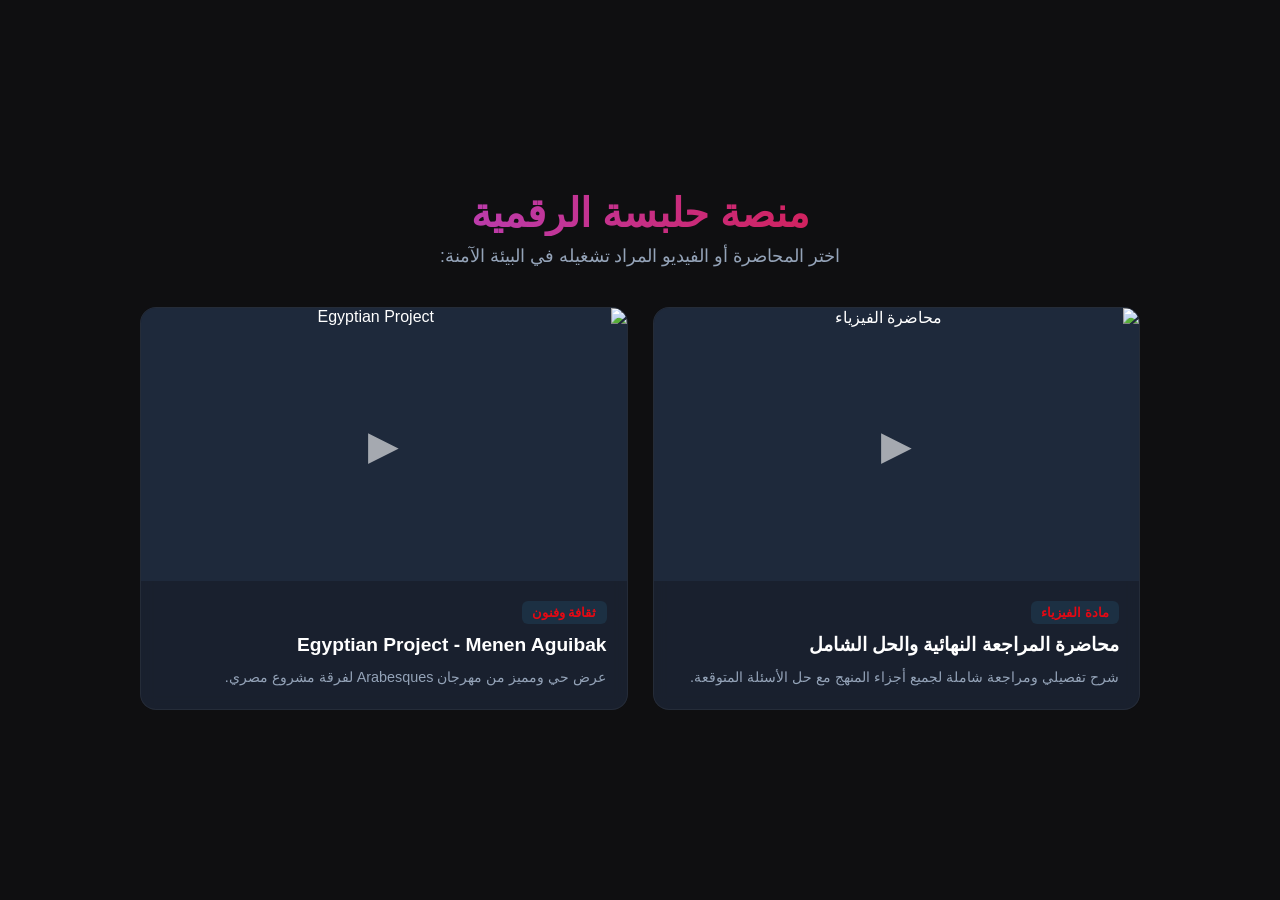
==== index.html @ 816f865e "Update index.html" ====
<!DOCTYPE html>
<html lang="ar" dir="rtl" data-theme="dark">
<head>
    <meta charset="UTF-8">
    <meta name="viewport" content="width=device-width, initial-scale=1.0">
    <title>منصة حلبسة التعليمية - الصفحة الرئيسية</title>
    
    <link rel="stylesheet" href="css/themes.css">
    
    <style>
        /* تنسيقات خاصة بالصفحة الرئيسية لتبدو احترافية */
        * {
            margin: 0;
            padding: 0;
            box-sizing: border-box;
        }

        body {
            background-color: var(--bg-color, #0f172a);
            color: var(--text-color, #f8fafc);
            font-family: -apple-system, BlinkMacSystemFont, "Segoe UI", Roboto, Helvetica, Arial, sans-serif;
            min-height: 100vh;
            display: flex;
            flex-direction: column;
            align-items: center;
            justify-content: center;
            padding: 20px;
        }

        .main-container {
            width: 100%;
            max-width: 1000px;
            text-align: center;
        }

        .main-title {
            font-size: 2.5rem;
            margin-bottom: 10px;
            font-weight: 800;
            background: linear-gradient(to left, var(--primary-color, #38bdf8), #a855f7);
            -webkit-background-clip: text;
            -webkit-text-fill-color: transparent;
        }

        .main-subtitle {
            font-size: 1.1rem;
            color: #94a3b8;
            margin-bottom: 40px;
        }

        /* شبكة عرض الفيديوهات */
        .video-grid {
            display: grid;
            grid-template-columns: repeat(auto-fit, minmax(280px, 1fr));
            gap: 25px;
            width: 100%;
        }

        /* بطاقة الفيديو (Card) */
        .video-card {
            background: rgba(30, 41, 59, 0.7);
            border: 1px solid rgba(255, 255, 255, 0.05);
            border-radius: 16px;
            overflow: hidden;
            text-decoration: none;
            color: inherit;
            display: flex;
            flex-direction: column;
            transition: transform 0.3s ease, box-shadow 0.3s ease, border-color 0.3s ease;
            cursor: pointer;
            backdrop-filter: blur(8px);
        }

        .video-card:hover {
            transform: translateY(-8px);
            border-color: var(--primary-color, #38bdf8);
            box-shadow: 0 20px 25px -5px rgba(0, 0, 0, 0.3), 0 10px 10px -5px rgba(0, 0, 0, 0.3);
        }

        /* غلاف الفيديو الافتراضي أو الصورة المصغرة */
        .card-thumbnail {
            width: 100%;
            aspect-ratio: 16 / 9;
            background: #1e293b;
            display: flex;
            align-items: center;
            justify-content: center;
            position: relative;
        }

        .card-thumbnail img {
            width: 100%;
            height: 100%;
            object-fit: cover;
        }

        .play-icon-overlay {
            position: absolute;
            font-size: 2.5rem;
            color: #fff;
            opacity: 0.6;
            transition: opacity 0.3s, transform 0.3s;
        }

        .video-card:hover .play-icon-overlay {
            opacity: 1;
            transform: scale(1.1);
        }

        /* تفاصيل البطاقة */
        .card-info {
            padding: 20px;
            text-align: right;
            display: flex;
            flex-direction: column;
            gap: 8px;
            flex-grow: 1;
        }

        .video-tag {
            align-self: flex-start;
            background: rgba(56, 189, 248, 0.1);
            color: var(--primary-color, #38bdf8);
            padding: 4px 10px;
            border-radius: 6px;
            font-size: 0.8rem;
            font-weight: 600;
        }

        .video-title {
            font-size: 1.2rem;
            font-weight: 700;
            line-height: 1.4;
        }

        .video-desc {
            font-size: 0.9rem;
            color: #94a3b8;
            line-height: 1.5;
        }
    </style>
</head>
<body>

    <div class="main-container">
        <h1 class="main-title">منصة حلبسة الرقمية</h1>
        <p class="main-subtitle">اختر المحاضرة أو الفيديو المراد تشغيله في البيئة الآمنة:</p>

        <div class="video-grid">
            
            <a href="physics.html" class="video-card">
                <div class="card-thumbnail">
                    <img src="https://img.youtube.com/vi/sp4yamTUNrw/maxresdefault.jpg" alt="محاضرة الفيزياء">
                    <div class="play-icon-overlay">▶</div>
                </div>
                <div class="card-info">
                    <span class="video-tag">مادة الفيزياء</span>
                    <h2 class="video-title">محاضرة المراجعة النهائية والحل الشامل</h2>
                    <p class="video-desc">شرح تفصيلي ومراجعة شاملة لجميع أجزاء المنهج مع حل الأسئلة المتوقعة.</p>
                </div>
            </a>

            <a href="Egyptian Project.html" class="video-card">
                <div class="card-thumbnail">
                    <img src="https://img.youtube.com/vi/RYPyrVDTZT0/maxresdefault.jpg" alt="Egyptian Project">
                    <div class="play-icon-overlay">▶</div>
                </div>
                <div class="card-info">
                    <span class="video-tag">ثقافة وفنون</span>
                    <h2 class="video-title">Egyptian Project - Menen Aguibak</h2>
                    <p class="video-desc">عرض حي ومميز من مهرجان Arabesques لفرقة مشروع مصري.</p>
                </div>
            </a>

        </div>
    </div>

</body>
</html>
---- css/themes.css ----
:root[data-theme="dark"] {
    --bg-color: #0f0f11;
    --text-color: #ffffff;
    --primary-color: #e50914; /* Netflix Red */
    --glass-bg: rgba(15, 15, 17, 0.65);
    --glass-border: rgba(255, 255, 255, 0.1);
    --control-hover: rgba(255, 255, 255, 0.2);
}

:root[data-theme="light"] {
    --bg-color: #f5f5f7;
    --text-color: #1d1d1f;
    --primary-color: #0071e3; /* Apple Blue */
    --glass-bg: rgba(255, 255, 255, 0.7);
    --glass-border: rgba(0, 0, 0, 0.1);
    --control-hover: rgba(0, 0, 0, 0.05);
}
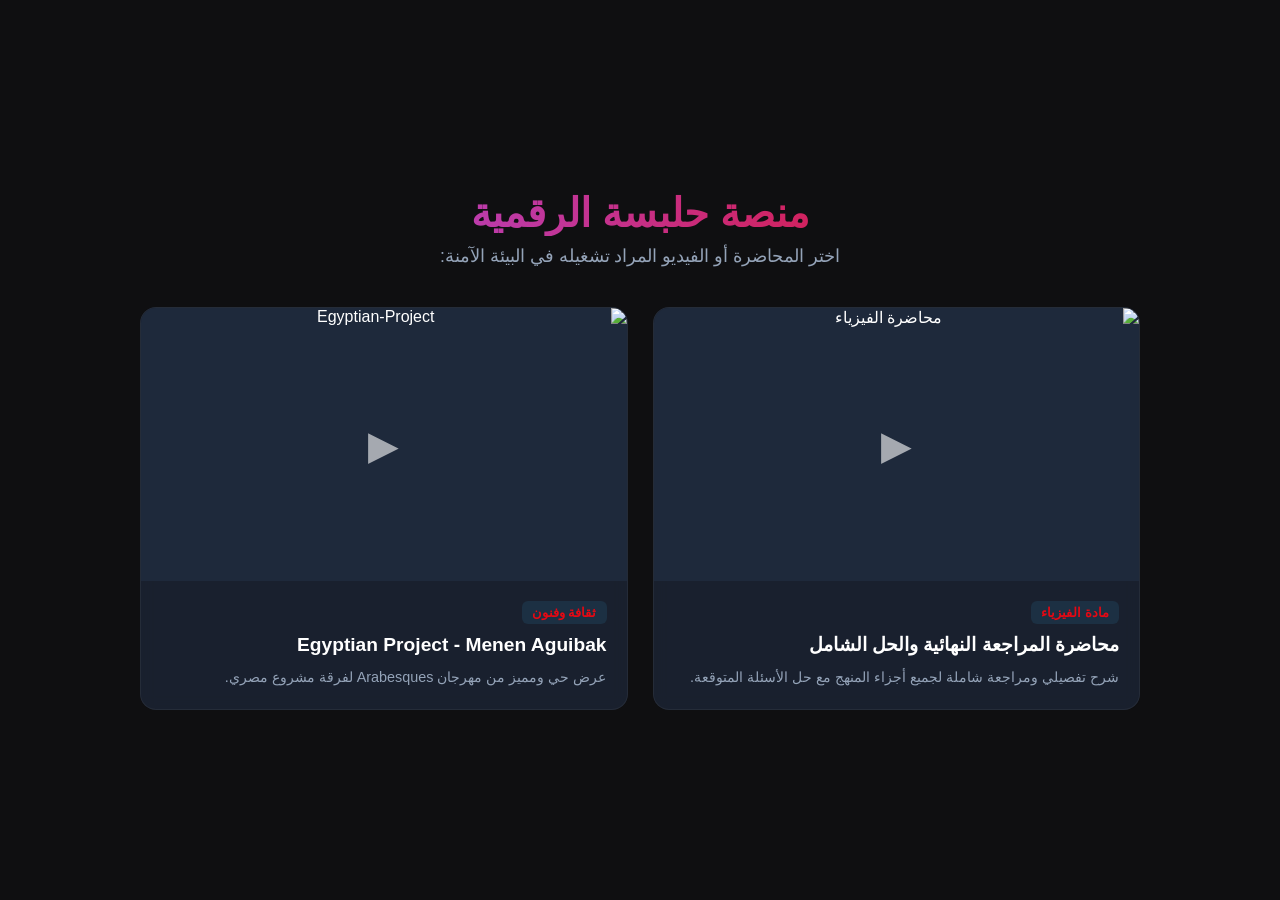
==== commit 3300b7af: "Update index.html" ====
--- a/index.html
+++ b/index.html
@@ -162,7 +162,7 @@
 
             <a href="Egyptian Project.html" class="video-card">
                 <div class="card-thumbnail">
-                    <img src="https://img.youtube.com/vi/RYPyrVDTZT0/maxresdefault.jpg" alt="Egyptian Project">
+                    <img src="https://img.youtube.com/vi/RYPyrVDTZT0/maxresdefault.jpg" alt="Egyptian-Project">
                     <div class="play-icon-overlay">▶</div>
                 </div>
                 <div class="card-info">
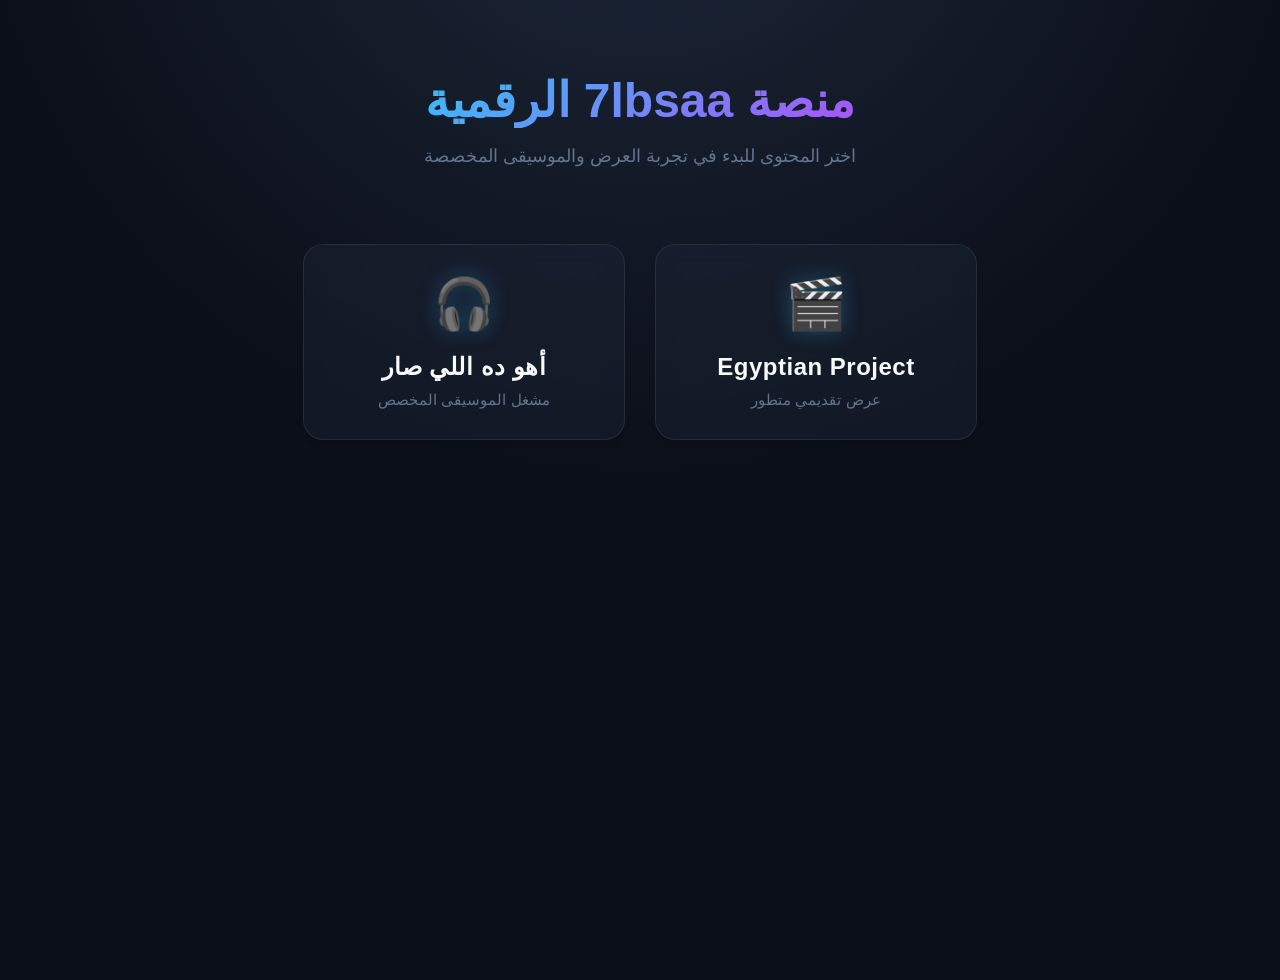
==== commit 99428f3f: "Update index.html" ====
--- a/index.html
+++ b/index.html
@@ -3,176 +3,111 @@
 <head>
     <meta charset="UTF-8">
     <meta name="viewport" content="width=device-width, initial-scale=1.0">
-    <title>منصة حلبسة التعليمية - الصفحة الرئيسية</title>
+    <title>الرئيسية | منصة حلبسة الرقمية</title>
     
     <link rel="stylesheet" href="css/themes.css">
     
     <style>
-        /* تنسيقات خاصة بالصفحة الرئيسية لتبدو احترافية */
-        * {
-            margin: 0;
-            padding: 0;
-            box-sizing: border-box;
-        }
-
         body {
-            background-color: var(--bg-color, #0f172a);
-            color: var(--text-color, #f8fafc);
-            font-family: -apple-system, BlinkMacSystemFont, "Segoe UI", Roboto, Helvetica, Arial, sans-serif;
-            min-height: 100vh;
+            font-family: 'Segoe UI', Tahoma, Geneva, Verdana, sans-serif;
+            padding: 40px 20px;
             display: flex;
             flex-direction: column;
             align-items: center;
-            justify-content: center;
-            padding: 20px;
+            min-height: 100vh;
+            margin: 0;
+            background-color: var(--bg-color);
+            background-image: radial-gradient(circle at 50% -20%, #1e293b, transparent 50%);
         }
 
-        .main-container {
-            width: 100%;
-            max-width: 1000px;
+        .header {
             text-align: center;
+            margin-bottom: 60px;
         }
 
-        .main-title {
-            font-size: 2.5rem;
+        .header h1 {
+            background: var(--gradient-title);
+            -webkit-background-clip: text;
+            color: transparent;
+            font-size: 3rem;
             margin-bottom: 10px;
-            font-weight: 800;
-            background: linear-gradient(to left, var(--primary-color, #38bdf8), #a855f7);
-            -webkit-background-clip: text;
-            -webkit-text-fill-color: transparent;
         }
 
-        .main-subtitle {
+        .header p {
+            color: var(--text-muted);
             font-size: 1.1rem;
-            color: #94a3b8;
-            margin-bottom: 40px;
         }
 
-        /* شبكة عرض الفيديوهات */
-        .video-grid {
-            display: grid;
-            grid-template-columns: repeat(auto-fit, minmax(280px, 1fr));
-            gap: 25px;
+        .cards-grid {
+            display: flex;
+            gap: 30px;
+            justify-content: center;
+            flex-wrap: wrap;
+            max-width: 1000px;
             width: 100%;
         }
 
-        /* بطاقة الفيديو (Card) */
-        .video-card {
-            background: rgba(30, 41, 59, 0.7);
-            border: 1px solid rgba(255, 255, 255, 0.05);
-            border-radius: 16px;
-            overflow: hidden;
+        .card {
+            background: var(--card-bg);
+            border: 1px solid var(--glass-border);
+            border-radius: 20px;
+            padding: 30px 20px;
+            width: 280px;
+            text-align: center;
+            cursor: pointer;
             text-decoration: none;
-            color: inherit;
-            display: flex;
-            flex-direction: column;
-            transition: transform 0.3s ease, box-shadow 0.3s ease, border-color 0.3s ease;
-            cursor: pointer;
-            backdrop-filter: blur(8px);
+            color: var(--text-color);
+            transition: all 0.4s cubic-bezier(0.175, 0.885, 0.32, 1.275);
+            backdrop-filter: blur(10px);
+            -webkit-backdrop-filter: blur(10px);
+            box-shadow: var(--shadow-md);
         }
 
-        .video-card:hover {
-            transform: translateY(-8px);
-            border-color: var(--primary-color, #38bdf8);
-            box-shadow: 0 20px 25px -5px rgba(0, 0, 0, 0.3), 0 10px 10px -5px rgba(0, 0, 0, 0.3);
+        .card:hover {
+            border-color: var(--card-hover-border);
+            transform: translateY(-10px);
+            box-shadow: 0 20px 40px rgba(56, 189, 248, 0.15);
+            background: rgba(30, 41, 59, 0.7);
         }
 
-        /* غلاف الفيديو الافتراضي أو الصورة المصغرة */
-        .card-thumbnail {
-            width: 100%;
-            aspect-ratio: 16 / 9;
-            background: #1e293b;
-            display: flex;
-            align-items: center;
-            justify-content: center;
-            position: relative;
+        .card-icon {
+            font-size: 50px;
+            margin-bottom: 20px;
+            filter: drop-shadow(0 0 10px rgba(56, 189, 248, 0.3));
         }
 
-        .card-thumbnail img {
-            width: 100%;
-            height: 100%;
-            object-fit: cover;
+        .card h3 {
+            margin: 0 0 10px 0;
+            font-size: 1.5rem;
+            letter-spacing: 0.5px;
         }
 
-        .play-icon-overlay {
-            position: absolute;
-            font-size: 2.5rem;
-            color: #fff;
-            opacity: 0.6;
-            transition: opacity 0.3s, transform 0.3s;
-        }
-
-        .video-card:hover .play-icon-overlay {
-            opacity: 1;
-            transform: scale(1.1);
-        }
-
-        /* تفاصيل البطاقة */
-        .card-info {
-            padding: 20px;
-            text-align: right;
-            display: flex;
-            flex-direction: column;
-            gap: 8px;
-            flex-grow: 1;
-        }
-
-        .video-tag {
-            align-self: flex-start;
-            background: rgba(56, 189, 248, 0.1);
-            color: var(--primary-color, #38bdf8);
-            padding: 4px 10px;
-            border-radius: 6px;
-            font-size: 0.8rem;
-            font-weight: 600;
-        }
-
-        .video-title {
-            font-size: 1.2rem;
-            font-weight: 700;
-            line-height: 1.4;
-        }
-
-        .video-desc {
-            font-size: 0.9rem;
-            color: #94a3b8;
-            line-height: 1.5;
+        .card p {
+            margin: 0;
+            color: var(--text-muted);
+            font-size: 0.95rem;
         }
     </style>
 </head>
 <body>
 
-    <div class="main-container">
-        <h1 class="main-title">منصة حلبسة الرقمية</h1>
-        <p class="main-subtitle">اختر المحاضرة أو الفيديو المراد تشغيله في البيئة الآمنة:</p>
+    <div class="header">
+        <h1>منصة 7lbsaa الرقمية</h1>
+        <p>اختر المحتوى للبدء في تجربة العرض والموسيقى المخصصة</p>
+    </div>
 
-        <div class="video-grid">
-            
-            <a href="physics.html" class="video-card">
-                <div class="card-thumbnail">
-                    <img src="https://img.youtube.com/vi/sp4yamTUNrw/maxresdefault.jpg" alt="محاضرة الفيزياء">
-                    <div class="play-icon-overlay">▶</div>
-                </div>
-                <div class="card-info">
-                    <span class="video-tag">مادة الفيزياء</span>
-                    <h2 class="video-title">محاضرة المراجعة النهائية والحل الشامل</h2>
-                    <p class="video-desc">شرح تفصيلي ومراجعة شاملة لجميع أجزاء المنهج مع حل الأسئلة المتوقعة.</p>
-                </div>
-            </a>
+    <div class="cards-grid">
+        <a href="Egyptian-Project.html" class="card">
+            <div class="card-icon">🎬</div>
+            <h3>Egyptian Project</h3>
+            <p>عرض تقديمي متطور</p>
+        </a>
 
-            <a href="Egyptian Project.html" class="video-card">
-                <div class="card-thumbnail">
-                    <img src="https://img.youtube.com/vi/RYPyrVDTZT0/maxresdefault.jpg" alt="Egyptian-Project">
-                    <div class="play-icon-overlay">▶</div>
-                </div>
-                <div class="card-info">
-                    <span class="video-tag">ثقافة وفنون</span>
-                    <h2 class="video-title">Egyptian Project - Menen Aguibak</h2>
-                    <p class="video-desc">عرض حي ومميز من مهرجان Arabesques لفرقة مشروع مصري.</p>
-                </div>
-            </a>
-
-        </div>
+        <a href="aho.da.elsar.html" class="card">
+            <div class="card-icon">🎧</div>
+            <h3>أهو ده اللي صار</h3>
+            <p>مشغل الموسيقى المخصص</p>
+        </a>
     </div>
 
 </body>
--- a/css/themes.css
+++ b/css/themes.css
@@ -1,17 +1,51 @@
+/* css/themes.css - Unified Dark Theme & Global Tokens */
+
 :root[data-theme="dark"] {
-    --bg-color: #0f0f11;
-    --text-color: #ffffff;
-    --primary-color: #e50914; /* Netflix Red */
-    --glass-bg: rgba(15, 15, 17, 0.65);
-    --glass-border: rgba(255, 255, 255, 0.1);
-    --control-hover: rgba(255, 255, 255, 0.2);
+    /* الألوان الأساسية */
+    --primary-color: #38bdf8;        /* أزرق سماوي احترافي للاستكمال والشريط */
+    --primary-hover: #0ea5e9;        /* درجة أغمق عند التمرير */
+    --bg-color: #0b0f19;             /* خلفية داكنة جداً ومريحة للعين */
+    --text-color: #f8fafc;           /* لون النصوص الرئيسي الأبيض الناعم */
+    --text-muted: #64748b;           /* لون النصوص الثانوية الرمادي */
+    
+    /* إعدادات تأثير الزجاج (Glassmorphism) */
+    --glass-bg: rgba(15, 23, 42, 0.75);
+    --glass-border: rgba(255, 255, 255, 0.08);
+    --control-hover: rgba(255, 255, 255, 0.12);
+    
+    /* تدرجات ألوان للبطاقات والعناوين في الصفحة الرئيسية */
+    --card-bg: rgba(30, 41, 59, 0.4);
+    --card-hover-border: rgba(56, 189, 248, 0.4);
+    --gradient-title: linear-gradient(135deg, #38bdf8 0%, #a855f7 100%);
+    
+    /* تظليل احترافي للعناصر */
+    --shadow-sm: 0 1px 2px 0 rgba(0, 0, 0, 0.05);
+    --shadow-md: 0 4px 6px -1px rgba(0, 0, 0, 0.1), 0 2px 4px -1px rgba(0, 0, 0, 0.06);
+    --shadow-lg: 0 20px 25px -5px rgba(0, 0, 0, 0.3), 0 10px 10px -5px rgba(0, 0, 0, 0.3);
 }
 
-:root[data-theme="light"] {
-    --bg-color: #f5f5f7;
-    --text-color: #1d1d1f;
-    --primary-color: #0071e3; /* Apple Blue */
-    --glass-bg: rgba(255, 255, 255, 0.7);
-    --glass-border: rgba(0, 0, 0, 0.1);
-    --control-hover: rgba(0, 0, 0, 0.05);
+/* إعدادات عامة لتطبيق الثيم على الجسم والصفحات */
+html, body {
+    background-color: var(--bg-color);
+    color: var(--text-color);
+    transition: background-color 0.3s ease, color 0.3s ease;
 }
+
+/* تخصيص شريط التمرير الخاص بالمتصفح (Scrollbar) ليتماشى مع الثيم المظلم */
+::-webkit-scrollbar {
+    width: 8px;
+    height: 8px;
+}
+
+::-webkit-scrollbar-track {
+    background: var(--bg-color);
+}
+
+::-webkit-scrollbar-thumb {
+    background: #1e293b;
+    border-radius: 100px;
+}
+
+::-webkit-scrollbar-thumb:hover {
+    background: var(--text-muted);
+}
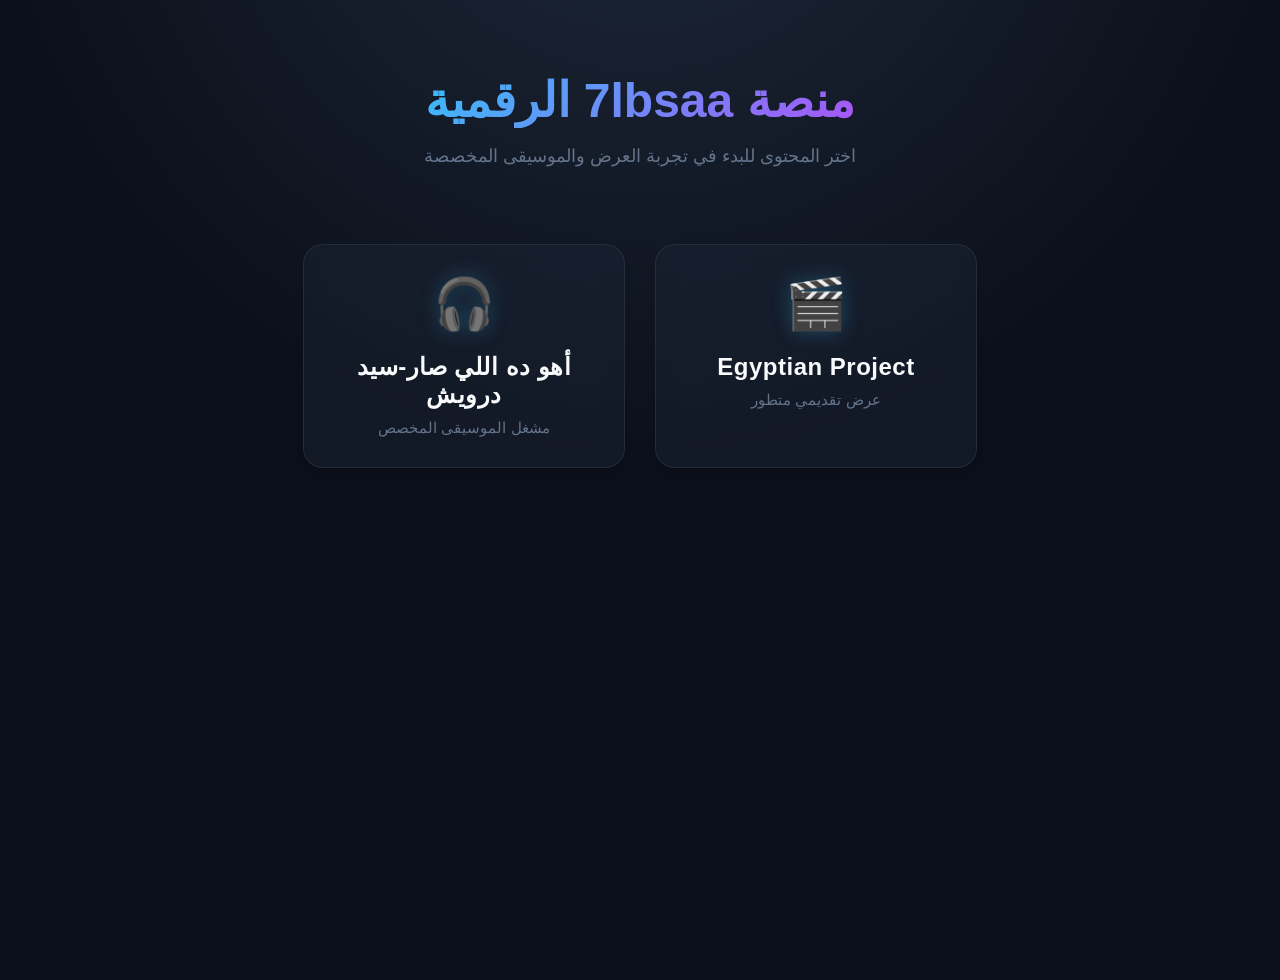
==== commit 18b97b62: "Update index.html" ====
--- a/index.html
+++ b/index.html
@@ -105,7 +105,7 @@
 
         <a href="aho.da.elsar.html" class="card">
             <div class="card-icon">🎧</div>
-            <h3>أهو ده اللي صار</h3>
+            <h3>أهو ده اللي صار-سيد درويش</h3>
             <p>مشغل الموسيقى المخصص</p>
         </a>
     </div>
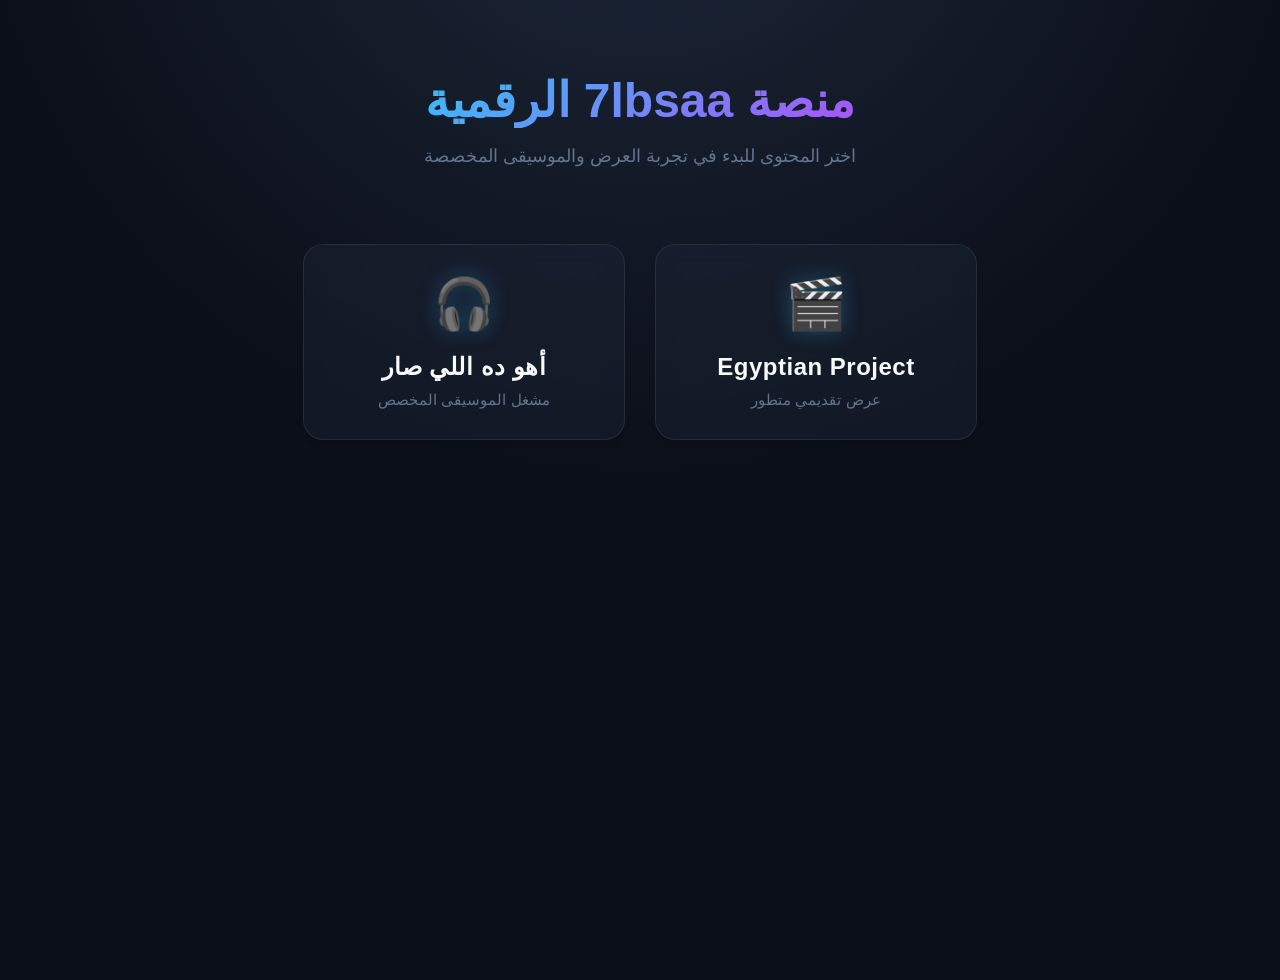
==== commit be1fb3d1: "Update index.html" ====
--- a/index.html
+++ b/index.html
@@ -105,7 +105,7 @@
 
         <a href="aho.da.elsar.html" class="card">
             <div class="card-icon">🎧</div>
-            <h3>أهو ده اللي صار-سيد درويش</h3>
+            <h3>أهو ده اللي صار</h3>
             <p>مشغل الموسيقى المخصص</p>
         </a>
     </div>
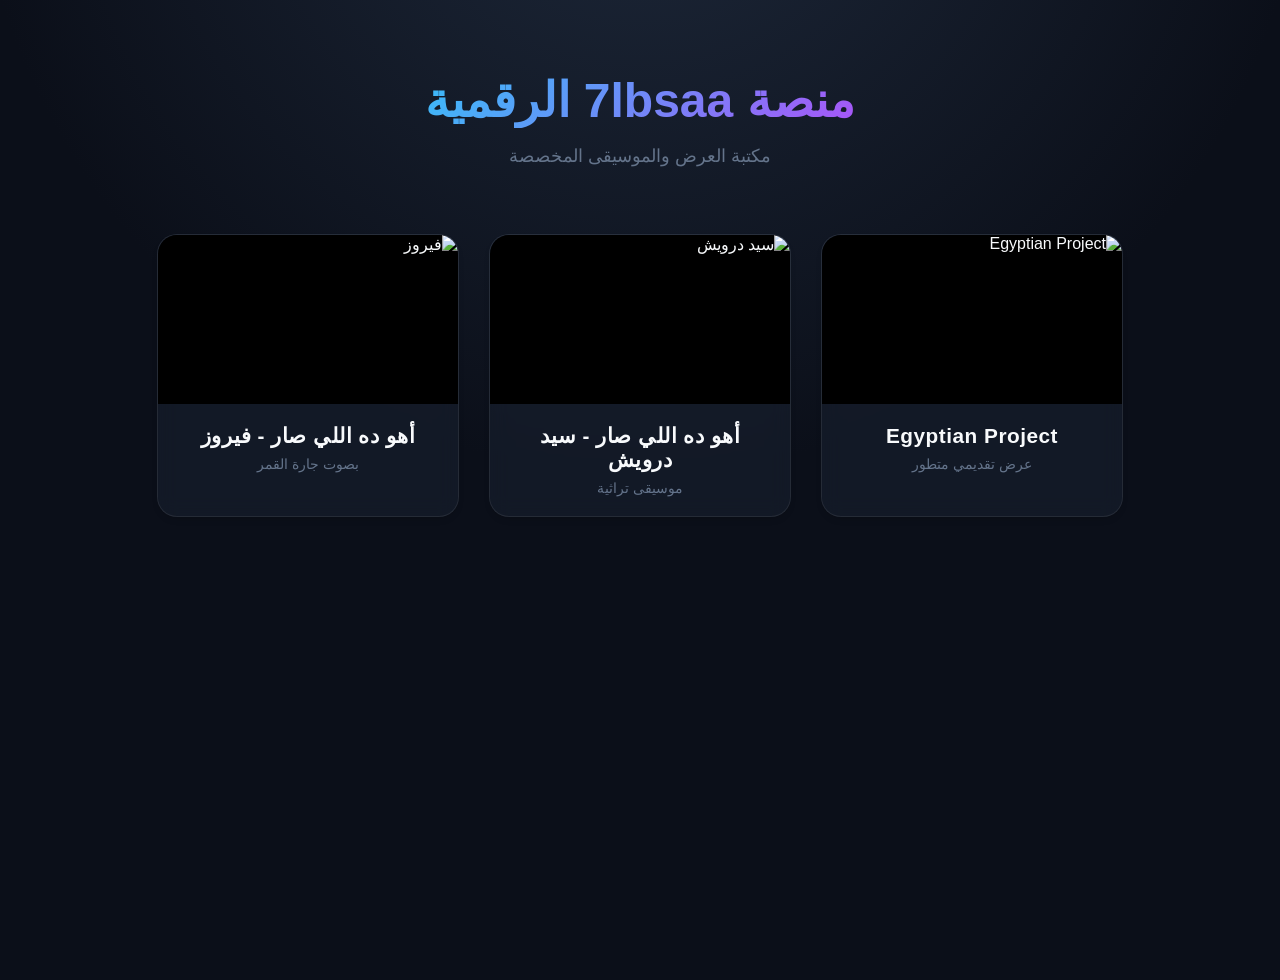
==== commit 2aa33449: "Update index.html" ====
--- a/index.html
+++ b/index.html
@@ -3,7 +3,7 @@
 <head>
     <meta charset="UTF-8">
     <meta name="viewport" content="width=device-width, initial-scale=1.0">
-    <title>الرئيسية | منصة حلبسة الرقمية</title>
+    <title>الرئيسية | منصة 7lbsaa الرقمية</title>
     
     <link rel="stylesheet" href="css/themes.css">
     
@@ -22,7 +22,7 @@
 
         .header {
             text-align: center;
-            margin-bottom: 60px;
+            margin-bottom: 50px;
         }
 
         .header h1 {
@@ -43,49 +43,99 @@
             gap: 30px;
             justify-content: center;
             flex-wrap: wrap;
-            max-width: 1000px;
+            max-width: 1100px;
             width: 100%;
         }
 
+        /* تصميم الكارت الجديد ليدعم الصور */
         .card {
             background: var(--card-bg);
             border: 1px solid var(--glass-border);
             border-radius: 20px;
-            padding: 30px 20px;
-            width: 280px;
-            text-align: center;
-            cursor: pointer;
+            width: 300px;
+            overflow: hidden; /* لضمان عدم خروج الصورة عن الحواف المنحنية */
             text-decoration: none;
             color: var(--text-color);
             transition: all 0.4s cubic-bezier(0.175, 0.885, 0.32, 1.275);
             backdrop-filter: blur(10px);
             -webkit-backdrop-filter: blur(10px);
             box-shadow: var(--shadow-md);
+            display: flex;
+            flex-direction: column;
         }
 
         .card:hover {
             border-color: var(--card-hover-border);
             transform: translateY(-10px);
-            box-shadow: 0 20px 40px rgba(56, 189, 248, 0.15);
-            background: rgba(30, 41, 59, 0.7);
+            box-shadow: 0 20px 40px rgba(56, 189, 248, 0.2);
+            background: rgba(30, 41, 59, 0.8);
         }
 
-        .card-icon {
-            font-size: 50px;
-            margin-bottom: 20px;
-            filter: drop-shadow(0 0 10px rgba(56, 189, 248, 0.3));
+        /* حاوية الصورة وصورة يوتيوب المصغرة */
+        .card-image-wrapper {
+            position: relative;
+            width: 100%;
+            padding-top: 56.25%; /* نسبة 16:9 */
+            overflow: hidden;
+            background: #000;
+        }
+
+        .card-image-wrapper img {
+            position: absolute;
+            top: 0;
+            left: 0;
+            width: 100%;
+            height: 100%;
+            object-fit: cover;
+            transition: transform 0.4s ease;
+        }
+
+        .card:hover .card-image-wrapper img {
+            transform: scale(1.08); /* تكبير الصورة برفق عند تمرير الماوس */
+        }
+
+        /* أيقونة التشغيل العائمة فوق الصورة */
+        .play-overlay {
+            position: absolute;
+            top: 50%;
+            left: 50%;
+            transform: translate(-50%, -50%) scale(0.8);
+            background: rgba(15, 23, 42, 0.7);
+            border: 2px solid var(--primary-color);
+            color: #fff;
+            width: 50px;
+            height: 50px;
+            border-radius: 50%;
+            display: flex;
+            align-items: center;
+            justify-content: center;
+            font-size: 20px;
+            opacity: 0;
+            transition: all 0.3s ease;
+            backdrop-filter: blur(4px);
+        }
+
+        .card:hover .play-overlay {
+            opacity: 1;
+            transform: translate(-50%, -50%) scale(1);
+        }
+
+        /* نصوص الكارت */
+        .card-content {
+            padding: 20px;
+            text-align: center;
         }
 
         .card h3 {
-            margin: 0 0 10px 0;
-            font-size: 1.5rem;
+            margin: 0 0 8px 0;
+            font-size: 1.3rem;
             letter-spacing: 0.5px;
         }
 
         .card p {
             margin: 0;
             color: var(--text-muted);
-            font-size: 0.95rem;
+            font-size: 0.9rem;
         }
     </style>
 </head>
@@ -93,20 +143,41 @@
 
     <div class="header">
         <h1>منصة 7lbsaa الرقمية</h1>
-        <p>اختر المحتوى للبدء في تجربة العرض والموسيقى المخصصة</p>
+        <p>مكتبة العرض والموسيقى المخصصة</p>
     </div>
 
     <div class="cards-grid">
         <a href="Egyptian-Project.html" class="card">
-            <div class="card-icon">🎬</div>
-            <h3>Egyptian Project</h3>
-            <p>عرض تقديمي متطور</p>
+            <div class="card-image-wrapper">
+                <img src="https://img.youtube.com/vi/C4UKWmUFBxQ/hqdefault.jpg" alt="Egyptian Project" loading="lazy">
+                <div class="play-overlay">▶</div>
+            </div>
+            <div class="card-content">
+                <h3>Egyptian Project</h3>
+                <p>عرض تقديمي متطور</p>
+            </div>
         </a>
 
         <a href="aho.da.elsar.html" class="card">
-            <div class="card-icon">🎧</div>
-            <h3>أهو ده اللي صار</h3>
-            <p>مشغل الموسيقى المخصص</p>
+            <div class="card-image-wrapper">
+                <img src="https://img.youtube.com/vi/XTTSUDRf5TQ/hqdefault.jpg" alt="سيد درويش" loading="lazy">
+                <div class="play-overlay">▶</div>
+            </div>
+            <div class="card-content">
+                <h3>أهو ده اللي صار - سيد درويش</h3>
+                <p>موسيقى تراثية</p>
+            </div>
+        </a>
+
+        <a href="aho.da.aly.sar.fairoz.html" class="card">
+            <div class="card-image-wrapper">
+                <img src="https://img.youtube.com/vi/aoYDq-meq1w/hqdefault.jpg" alt="فيروز" loading="lazy">
+                <div class="play-overlay">▶</div>
+            </div>
+            <div class="card-content">
+                <h3>أهو ده اللي صار - فيروز</h3>
+                <p>بصوت جارة القمر</p>
+            </div>
         </a>
     </div>
 
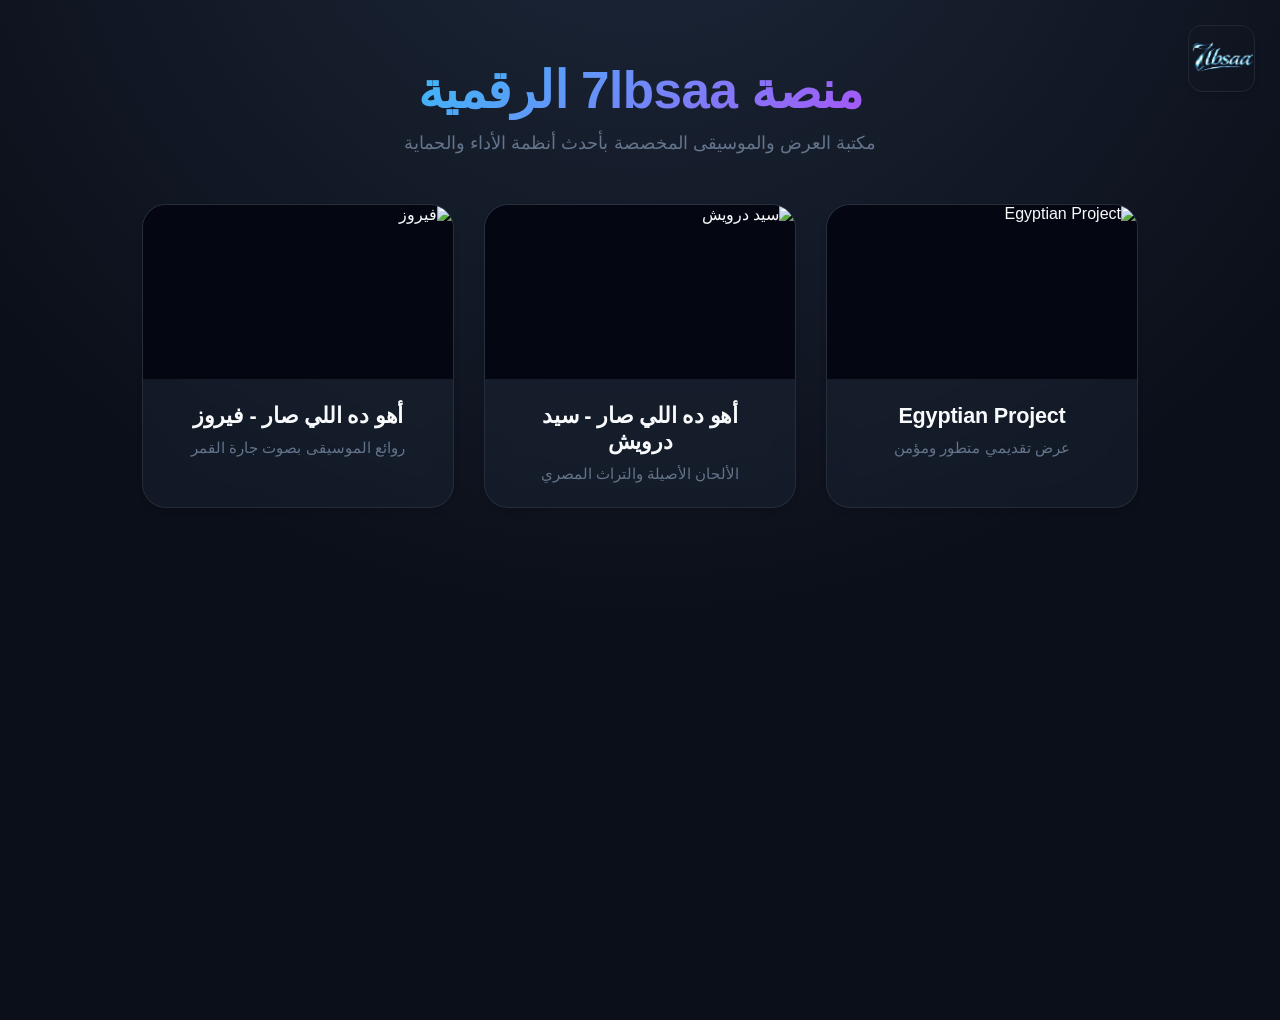
==== commit a3970625: "Update index.html" ====
--- a/index.html
+++ b/index.html
@@ -5,20 +5,81 @@
     <meta name="viewport" content="width=device-width, initial-scale=1.0">
     <title>الرئيسية | منصة 7lbsaa الرقمية</title>
     
+    <!-- 📌 أيقونة التصفح (Tab Favicon) -->
+    <link rel="icon" href="fav.jpg" type="image/jpeg">
+    <link rel="shortcut icon" href="fav.jpg" type="image/jpeg">
+    
+    <!-- استدعاء ملف الألوان الأساسي للمنصة -->
     <link rel="stylesheet" href="css/themes.css">
     
     <style>
         body {
             font-family: 'Segoe UI', Tahoma, Geneva, Verdana, sans-serif;
-            padding: 40px 20px;
+            padding: 60px 20px;
             display: flex;
             flex-direction: column;
             align-items: center;
             min-height: 100vh;
             margin: 0;
             background-color: var(--bg-color);
-            background-image: radial-gradient(circle at 50% -20%, #1e293b, transparent 50%);
-        }
+            background-image: radial-gradient(circle at 50% -20%, #1e293b, transparent 60%);
+            overflow-x: hidden;
+            position: relative;
+            /* 🛡️ حماية أساسية: منع تحديد النصوص أو نسخها */
+            user-select: none;
+            -webkit-user-select: none;
+            -moz-user-select: none;
+            -ms-user-select: none;
+        }
+
+        /* 🖼️ لوجو المنصة في أعلى يمين الصفحة */
+        .top-right-logo {
+            position: absolute;
+            top: 25px;
+            right: 25px;
+            width: 65px;
+            height: 65px;
+            border-radius: 14px;
+            object-fit: cover;
+            border: 1px solid var(--glass-border);
+            box-shadow: var(--shadow-md);
+            z-index: 100;
+            transition: transform 0.4s cubic-bezier(0.175, 0.885, 0.32, 1.275), border-color 0.3s;
+            animation: fadeIn 1s ease-out forwards;
+        }
+
+        .top-right-logo:hover {
+            transform: scale(1.08) rotate(5deg);
+            border-color: var(--primary-color);
+        }
+
+        /* 🎬 حركات الأنيميشن عند فتح الصفحة (Fluid Entry Animations) */
+        @keyframes fadeInUp {
+            from {
+                opacity: 0;
+                transform: translateY(40px);
+            }
+            to {
+                opacity: 1;
+                transform: translateY(0);
+            }
+        }
+
+        @keyframes fadeIn {
+            from { opacity: 0; }
+            to { opacity: 1; }
+        }
+
+        .animate-fade-up {
+            opacity: 0;
+            animation: fadeInUp 0.9s cubic-bezier(0.16, 1, 0.3, 1) forwards;
+        }
+
+        /* فوارق زمنية تمنح الواجهة طابعاً ديناميكياً فاخراً */
+        .delay-1 { animation-delay: 0.1s; }
+        .delay-2 { animation-delay: 0.25s; }
+        .delay-3 { animation-delay: 0.4s; }
+        .delay-4 { animation-delay: 0.55s; }
 
         .header {
             text-align: center;
@@ -29,13 +90,16 @@
             background: var(--gradient-title);
             -webkit-background-clip: text;
             color: transparent;
-            font-size: 3rem;
-            margin-bottom: 10px;
+            font-size: 3.2rem;
+            margin: 0 0 12px 0;
+            font-weight: 800;
+            letter-spacing: -0.5px;
         }
 
         .header p {
             color: var(--text-muted);
-            font-size: 1.1rem;
+            font-size: 1.15rem;
+            margin: 0;
         }
 
         .cards-grid {
@@ -47,37 +111,39 @@
             width: 100%;
         }
 
-        /* تصميم الكارت الجديد ليدعم الصور */
+        /* تصميم الكروت بتأثير الزجاج المظلم */
         .card {
             background: var(--card-bg);
             border: 1px solid var(--glass-border);
-            border-radius: 20px;
-            width: 300px;
-            overflow: hidden; /* لضمان عدم خروج الصورة عن الحواف المنحنية */
+            border-radius: 24px;
+            width: 310px;
+            overflow: hidden;
             text-decoration: none;
             color: var(--text-color);
-            transition: all 0.4s cubic-bezier(0.175, 0.885, 0.32, 1.275);
-            backdrop-filter: blur(10px);
-            -webkit-backdrop-filter: blur(10px);
+            backdrop-filter: blur(12px);
+            -webkit-backdrop-filter: blur(12px);
             box-shadow: var(--shadow-md);
             display: flex;
             flex-direction: column;
+            transition: transform 0.4s cubic-bezier(0.16, 1, 0.3, 1), 
+                        border-color 0.4s, 
+                        box-shadow 0.4s, 
+                        background-color 0.4s;
         }
 
         .card:hover {
             border-color: var(--card-hover-border);
-            transform: translateY(-10px);
-            box-shadow: 0 20px 40px rgba(56, 189, 248, 0.2);
+            transform: translateY(-8px) scale(1.02);
+            box-shadow: 0 22px 40px rgba(56, 189, 248, 0.18);
             background: rgba(30, 41, 59, 0.8);
         }
 
-        /* حاوية الصورة وصورة يوتيوب المصغرة */
         .card-image-wrapper {
             position: relative;
             width: 100%;
-            padding-top: 56.25%; /* نسبة 16:9 */
+            padding-top: 56.25%;
             overflow: hidden;
-            background: #000;
+            background: #040711;
         }
 
         .card-image-wrapper img {
@@ -87,99 +153,206 @@
             width: 100%;
             height: 100%;
             object-fit: cover;
-            transition: transform 0.4s ease;
+            transition: transform 0.6s cubic-bezier(0.16, 1, 0.3, 1);
         }
 
         .card:hover .card-image-wrapper img {
-            transform: scale(1.08); /* تكبير الصورة برفق عند تمرير الماوس */
-        }
-
-        /* أيقونة التشغيل العائمة فوق الصورة */
+            transform: scale(1.06);
+        }
+
         .play-overlay {
             position: absolute;
             top: 50%;
             left: 50%;
-            transform: translate(-50%, -50%) scale(0.8);
-            background: rgba(15, 23, 42, 0.7);
+            transform: translate(-50%, -50%) scale(0.7);
+            background: rgba(15, 23, 42, 0.85);
             border: 2px solid var(--primary-color);
-            color: #fff;
-            width: 50px;
-            height: 50px;
+            color: var(--primary-color);
+            width: 52px;
+            height: 52px;
             border-radius: 50%;
             display: flex;
             align-items: center;
             justify-content: center;
-            font-size: 20px;
+            font-size: 18px;
             opacity: 0;
-            transition: all 0.3s ease;
-            backdrop-filter: blur(4px);
+            transition: all 0.35s cubic-bezier(0.16, 1, 0.3, 1);
+            box-shadow: 0 0 15px rgba(56, 189, 248, 0.4);
+            padding-left: 4px;
+            box-sizing: border-box;
         }
 
         .card:hover .play-overlay {
             opacity: 1;
             transform: translate(-50%, -50%) scale(1);
-        }
-
-        /* نصوص الكارت */
+            color: #fff;
+            background: var(--primary-color);
+        }
+
         .card-content {
-            padding: 20px;
+            padding: 24px;
             text-align: center;
         }
 
         .card h3 {
-            margin: 0 0 8px 0;
-            font-size: 1.3rem;
-            letter-spacing: 0.5px;
+            margin: 0 0 10px 0;
+            font-size: 1.35rem;
+            font-weight: 700;
+            letter-spacing: -0.2px;
+            transition: color 0.3s;
+        }
+
+        .card:hover .card-content h3 {
+            color: var(--primary-color);
         }
 
         .card p {
             margin: 0;
             color: var(--text-muted);
-            font-size: 0.9rem;
+            font-size: 0.95rem;
+        }
+
+        @media screen and (max-width: 650px) {
+            .top-right-logo {
+                position: relative;
+                top: auto;
+                right: auto;
+                margin-bottom: 25px;
+                width: 60px;
+                height: 60px;
+            }
+            body { padding-top: 30px; }
+            .header h1 { font-size: 2.3rem; }
         }
     </style>
 </head>
 <body>
 
-    <div class="header">
+    <!-- الشعار في أعلى اليمين -->
+    <img src="toplogo1.jpg" alt="Logo" class="top-right-logo">
+
+    <!-- العنوان الرئيسي للمنصة -->
+    <div class="header animate-fade-up delay-1">
         <h1>منصة 7lbsaa الرقمية</h1>
-        <p>مكتبة العرض والموسيقى المخصصة</p>
+        <p>مكتبة العرض والموسيقى المخصصة بأحدث أنظمة الأداء والحماية</p>
     </div>
 
+    <!-- شبكة الكروت التفاعلية -->
     <div class="cards-grid">
-        <a href="Egyptian-Project.html" class="card">
+        
+        <!-- الكارت الأول: المشروع المصري -->
+        <a href="Egyptian-Project.html" class="card animate-fade-up delay-2">
             <div class="card-image-wrapper">
                 <img src="https://img.youtube.com/vi/C4UKWmUFBxQ/hqdefault.jpg" alt="Egyptian Project" loading="lazy">
                 <div class="play-overlay">▶</div>
             </div>
             <div class="card-content">
                 <h3>Egyptian Project</h3>
-                <p>عرض تقديمي متطور</p>
+                <p>عرض تقديمي متطور ومؤمن</p>
             </div>
         </a>
 
-        <a href="aho.da.elsar.html" class="card">
+        <!-- الكارت الثاني: سيد درويش -->
+        <a href="aho.da.elsar.html" class="card animate-fade-up delay-3">
             <div class="card-image-wrapper">
                 <img src="https://img.youtube.com/vi/XTTSUDRf5TQ/hqdefault.jpg" alt="سيد درويش" loading="lazy">
                 <div class="play-overlay">▶</div>
             </div>
             <div class="card-content">
                 <h3>أهو ده اللي صار - سيد درويش</h3>
-                <p>موسيقى تراثية</p>
+                <p>الألحان الأصيلة والتراث المصري</p>
             </div>
         </a>
 
-        <a href="aho.da.aly.sar.fairoz.html" class="card">
+        <!-- الكارت الثالث: فيروز -->
+        <a href="aho.da.aly.sar.fairoz.html" class="card animate-fade-up delay-4">
             <div class="card-image-wrapper">
                 <img src="https://img.youtube.com/vi/aoYDq-meq1w/hqdefault.jpg" alt="فيروز" loading="lazy">
                 <div class="play-overlay">▶</div>
             </div>
             <div class="card-content">
                 <h3>أهو ده اللي صار - فيروز</h3>
-                <p>بصوت جارة القمر</p>
+                <p>روائع الموسيقى بصوت جارة القمر</p>
             </div>
         </a>
+        
     </div>
+
+    <!-- 🛡️ سكريبت الحماية الفولاذية المطور ضد فتح أدوات المطورين (Anti-DevTools Script) -->
+    <script>
+        // 1. منع النقر بالزر الأيمن للماوس (Disable Context Menu)
+        document.addEventListener('contextmenu', event => event.preventDefault());
+
+        // 2. منع جميع اختصارات لوحة المفاتيح الخاصة بالمطورين وفحص العناصر (Windows & Mac)
+        document.addEventListener('keydown', function(e) {
+            // منع مفتاح F12
+            if (e.key === 'F12' || e.keyCode === 123) {
+                e.preventDefault();
+                return false;
+            }
+            // منع Ctrl+Shift+I / Cmd+Alt+I (Inspect Element)
+            if ((e.ctrlKey || e.metaKey) && (e.shiftKey || e.altKey) && (e.keyCode === 73 || e.key === 'I' || e.key === 'i')) {
+                e.preventDefault();
+                return false;
+            }
+            // منع Ctrl+Shift+J / Cmd+Alt+J (Console)
+            if ((e.ctrlKey || e.metaKey) && (e.shiftKey || e.altKey) && (e.keyCode === 74 || e.key === 'J' || e.key === 'j')) {
+                e.preventDefault();
+                return false;
+            }
+            // منع Ctrl+Shift+C / Cmd+Alt+C (Select element tool)
+            if ((e.ctrlKey || e.metaKey) && (e.shiftKey || e.altKey) && (e.keyCode === 67 || e.key === 'C' || e.key === 'c')) {
+                e.preventDefault();
+                return false;
+            }
+            // منع Ctrl+U / Cmd+U (عرض كود المصدر - View Source)
+            if ((e.ctrlKey || e.metaKey) && (e.keyCode === 85 || e.key === 'U' || e.key === 'u')) {
+                e.preventDefault();
+                return false;
+            }
+            // منع Ctrl+S / Cmd+S (حفظ الصفحة - Save Page)
+            if ((e.ctrlKey || e.metaKey) && (e.keyCode === 83 || e.key === 'S' || e.key === 's')) {
+                e.preventDefault();
+                return false;
+            }
+        });
+
+        // 3. الفخ البرمجي (Debugger Loop Trick) لمقاومة أدوات فحص المتصفح الخارجية والجانبية
+        // الفكرة: بمجرد محاولة فتح أدوات المطور من خيارات المتصفح الجانبية، سيدخل السكريبت في حالة "تجمد ذاتي"
+        (function() {
+            const block = function() {
+                setInterval(function() {
+                    const startTime = performance.now();
+                    debugger; // يتوقف الكود هنا إجبارياً إذا كانت نافذة المطور مفتوحة
+                    const endTime = performance.now();
+                    
+                    // إذا استغرق تنفيذ سطر debugger أكثر من 100 مللي ثانية، فهذا يعني أن نافذة المطور مفتوحة بالفعل وقامت بإيقاف الكود مؤقتاً
+                    if (endTime - startTime > 100) {
+                        document.body.innerHTML = `
+                            <div style="
+                                display:flex; 
+                                flex-direction:column;
+                                justify-content:center; 
+                                align-items:center; 
+                                height:100vh; 
+                                background-color:#0b0f19; 
+                                color:#f8fafc; 
+                                font-family:sans-serif; 
+                                text-align:center;
+                                padding:20px;
+                            ">
+                                <h1 style="color:#38bdf8; font-size:2.5rem; margin-bottom:10px;">⚠️ حماية برمجية صارمة</h1>
+                                <p style="font-size:1.2rem; color:#64748b;">غير مسموح باستخدام أدوات فحص العنصر أو خيارات المطورين على هذه المنصة.</p>
+                            </div>
+                        `;
+                    }
+                }, 200);
+            };
+            try {
+                block();
+            } catch (err) {}
+        })();
+    </script>
 
 </body>
 </html>
